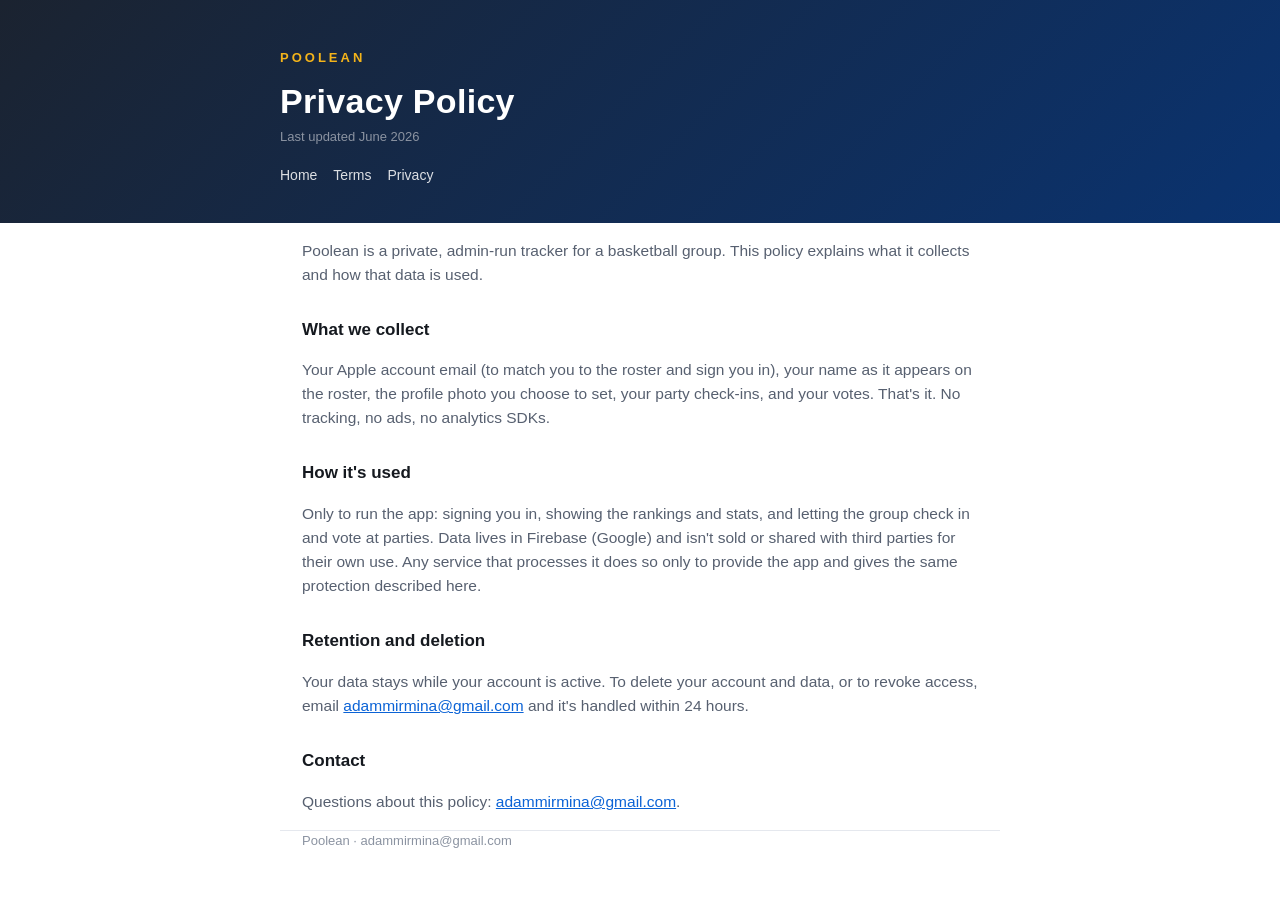
==== privacy.html @ 835ed88e "Poolean legal pages (privacy + terms)" ====
<!DOCTYPE html>
<html lang="en">
<head>
<meta charset="utf-8">
<meta name="viewport" content="width=device-width, initial-scale=1">
<title>Poolean — Privacy Policy</title>
<link rel="stylesheet" href="style.css">
</head>
<body>
<header>
  <div class="wrap">
    <div class="brand">POOLEAN</div>
    <h1>Privacy Policy</h1>
    <p class="updated">Last updated June 2026</p>
    <nav><a href="index.html">Home</a><a href="terms.html">Terms</a><a href="privacy.html">Privacy</a></nav>
  </div>
</header>
<main class="wrap">
  <p>Poolean is a private, admin-run tracker for a basketball group. This policy explains what it collects and how that data is used.</p>

  <h2>What we collect</h2>
  <p>Your Apple account email (to match you to the roster and sign you in), your name as it appears on the roster, the profile photo you choose to set, your party check-ins, and your votes. That's it. No tracking, no ads, no analytics SDKs.</p>

  <h2>How it's used</h2>
  <p>Only to run the app: signing you in, showing the rankings and stats, and letting the group check in and vote at parties. Data lives in Firebase (Google) and isn't sold or shared with third parties for their own use. Any service that processes it does so only to provide the app and gives the same protection described here.</p>

  <h2>Retention and deletion</h2>
  <p>Your data stays while your account is active. To delete your account and data, or to revoke access, email <a href="mailto:adammirmina@gmail.com">adammirmina@gmail.com</a> and it's handled within 24 hours.</p>

  <h2>Contact</h2>
  <p>Questions about this policy: <a href="mailto:adammirmina@gmail.com">adammirmina@gmail.com</a>.</p>
</main>
<footer class="wrap">Poolean · adammirmina@gmail.com</footer>
</body>
</html>
---- style.css ----
:root { --ink:#15191F; --ink2:#576070; --ink3:#8B93A1; --blue:#0B63D6; --gold:#F4B41A; --bg:#0A3370; --line:#E5E8EE; }
* { box-sizing:border-box; }
body { margin:0; font-family:-apple-system,BlinkMacSystemFont,"Segoe UI",Roboto,Helvetica,Arial,sans-serif; color:var(--ink); background:#fff; line-height:1.55; }
header { background:linear-gradient(135deg,#1B2330,#0A3370); color:#fff; padding:48px 22px 36px; }
.wrap { max-width:720px; margin:0 auto; padding:0 22px; }
header .wrap { padding:0; }
.brand { font-size:13px; letter-spacing:3px; color:var(--gold); font-weight:700; }
h1 { font-size:34px; line-height:1.15; margin:14px 0 6px; letter-spacing:0.3px; }
header p { color:rgba(255,255,255,0.6); margin:0; font-size:14px; }
main { padding:34px 0 60px; }
h2 { font-size:17px; margin:30px 0 6px; }
p, li { color:var(--ink2); font-size:15.5px; }
a { color:var(--blue); }
ul { padding-left:20px; }
.updated { color:var(--ink3); font-size:13px; margin-top:4px; }
nav { margin-top:18px; font-size:14px; }
nav a { color:rgba(255,255,255,0.85); margin-right:16px; text-decoration:none; }
footer { border-top:1px solid var(--line); padding:24px 0; color:var(--ink3); font-size:13px; }
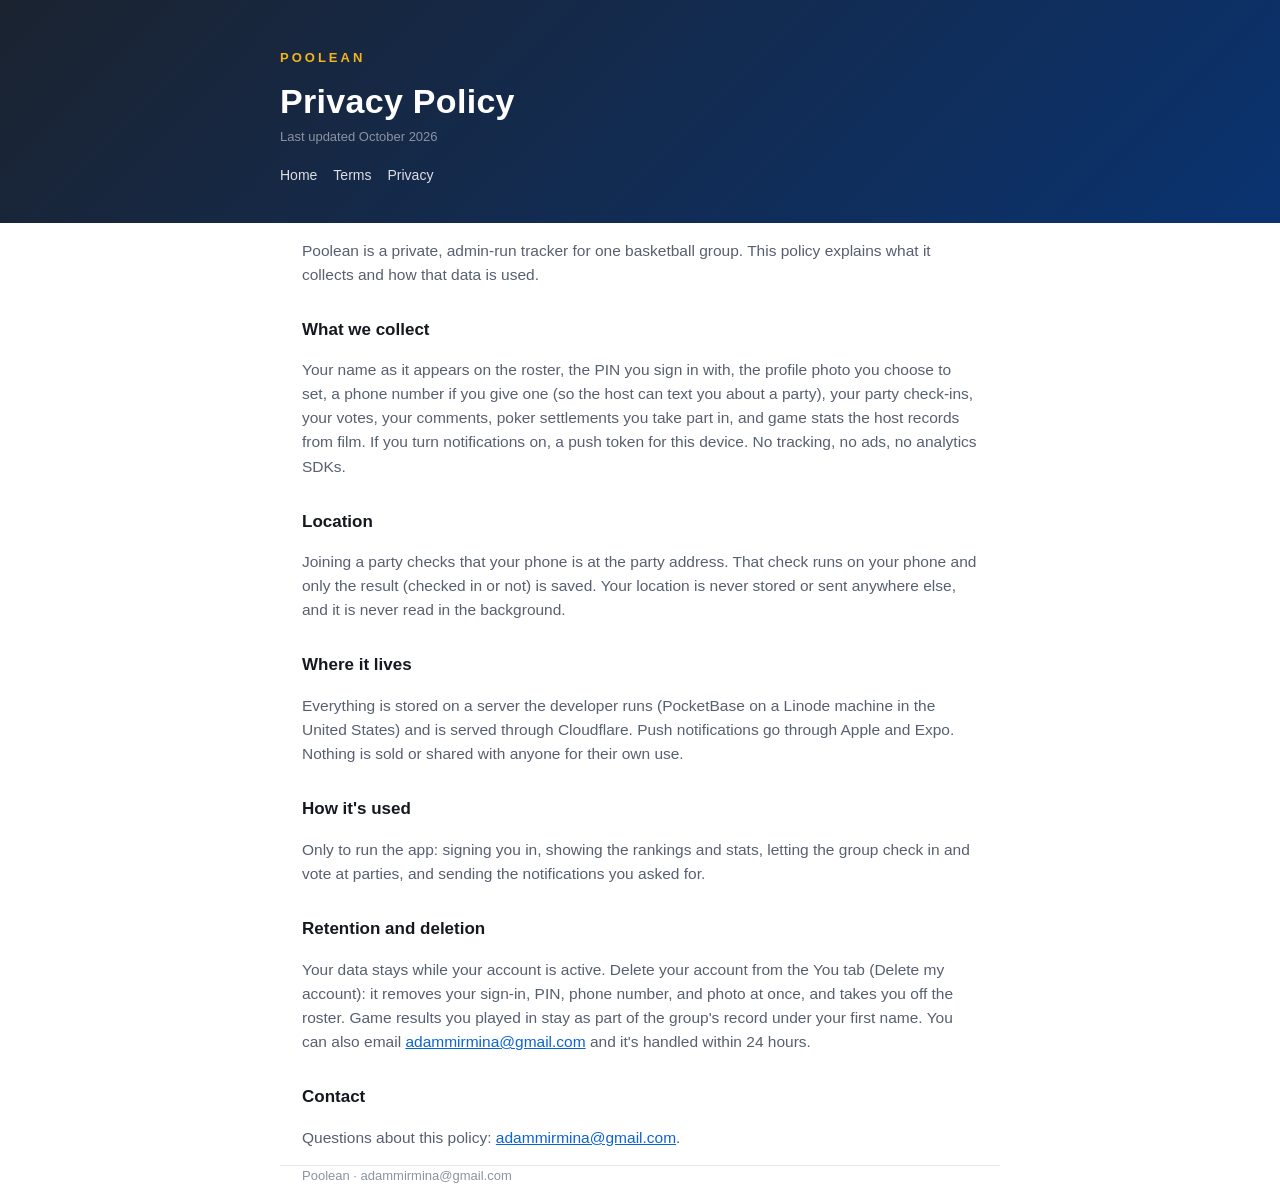
==== commit 69a4510a: "Legal pages: name and PIN sign-in, PocketBase hosting, location, comments, poker ledger, in-app dele" ====
--- a/privacy.html
+++ b/privacy.html
@@ -3,7 +3,7 @@
 <head>
 <meta charset="utf-8">
 <meta name="viewport" content="width=device-width, initial-scale=1">
-<title>Poolean — Privacy Policy</title>
+<title>Poolean: Privacy Policy</title>
 <link rel="stylesheet" href="style.css">
 </head>
 <body>
@@ -11,21 +11,27 @@
   <div class="wrap">
     <div class="brand">POOLEAN</div>
     <h1>Privacy Policy</h1>
-    <p class="updated">Last updated June 2026</p>
+    <p class="updated">Last updated October 2026</p>
     <nav><a href="index.html">Home</a><a href="terms.html">Terms</a><a href="privacy.html">Privacy</a></nav>
   </div>
 </header>
 <main class="wrap">
-  <p>Poolean is a private, admin-run tracker for a basketball group. This policy explains what it collects and how that data is used.</p>
+  <p>Poolean is a private, admin-run tracker for one basketball group. This policy explains what it collects and how that data is used.</p>
 
   <h2>What we collect</h2>
-  <p>Your Apple account email (to match you to the roster and sign you in), your name as it appears on the roster, the profile photo you choose to set, your party check-ins, and your votes. That's it. No tracking, no ads, no analytics SDKs.</p>
+  <p>Your name as it appears on the roster, the PIN you sign in with, the profile photo you choose to set, a phone number if you give one (so the host can text you about a party), your party check-ins, your votes, your comments, poker settlements you take part in, and game stats the host records from film. If you turn notifications on, a push token for this device. No tracking, no ads, no analytics SDKs.</p>
+
+  <h2>Location</h2>
+  <p>Joining a party checks that your phone is at the party address. That check runs on your phone and only the result (checked in or not) is saved. Your location is never stored or sent anywhere else, and it is never read in the background.</p>
+
+  <h2>Where it lives</h2>
+  <p>Everything is stored on a server the developer runs (PocketBase on a Linode machine in the United States) and is served through Cloudflare. Push notifications go through Apple and Expo. Nothing is sold or shared with anyone for their own use.</p>
 
   <h2>How it's used</h2>
-  <p>Only to run the app: signing you in, showing the rankings and stats, and letting the group check in and vote at parties. Data lives in Firebase (Google) and isn't sold or shared with third parties for their own use. Any service that processes it does so only to provide the app and gives the same protection described here.</p>
+  <p>Only to run the app: signing you in, showing the rankings and stats, letting the group check in and vote at parties, and sending the notifications you asked for.</p>
 
   <h2>Retention and deletion</h2>
-  <p>Your data stays while your account is active. To delete your account and data, or to revoke access, email <a href="mailto:adammirmina@gmail.com">adammirmina@gmail.com</a> and it's handled within 24 hours.</p>
+  <p>Your data stays while your account is active. Delete your account from the You tab (Delete my account): it removes your sign-in, PIN, phone number, and photo at once, and takes you off the roster. Game results you played in stay as part of the group's record under your first name. You can also email <a href="mailto:adammirmina@gmail.com">adammirmina@gmail.com</a> and it's handled within 24 hours.</p>
 
   <h2>Contact</h2>
   <p>Questions about this policy: <a href="mailto:adammirmina@gmail.com">adammirmina@gmail.com</a>.</p>
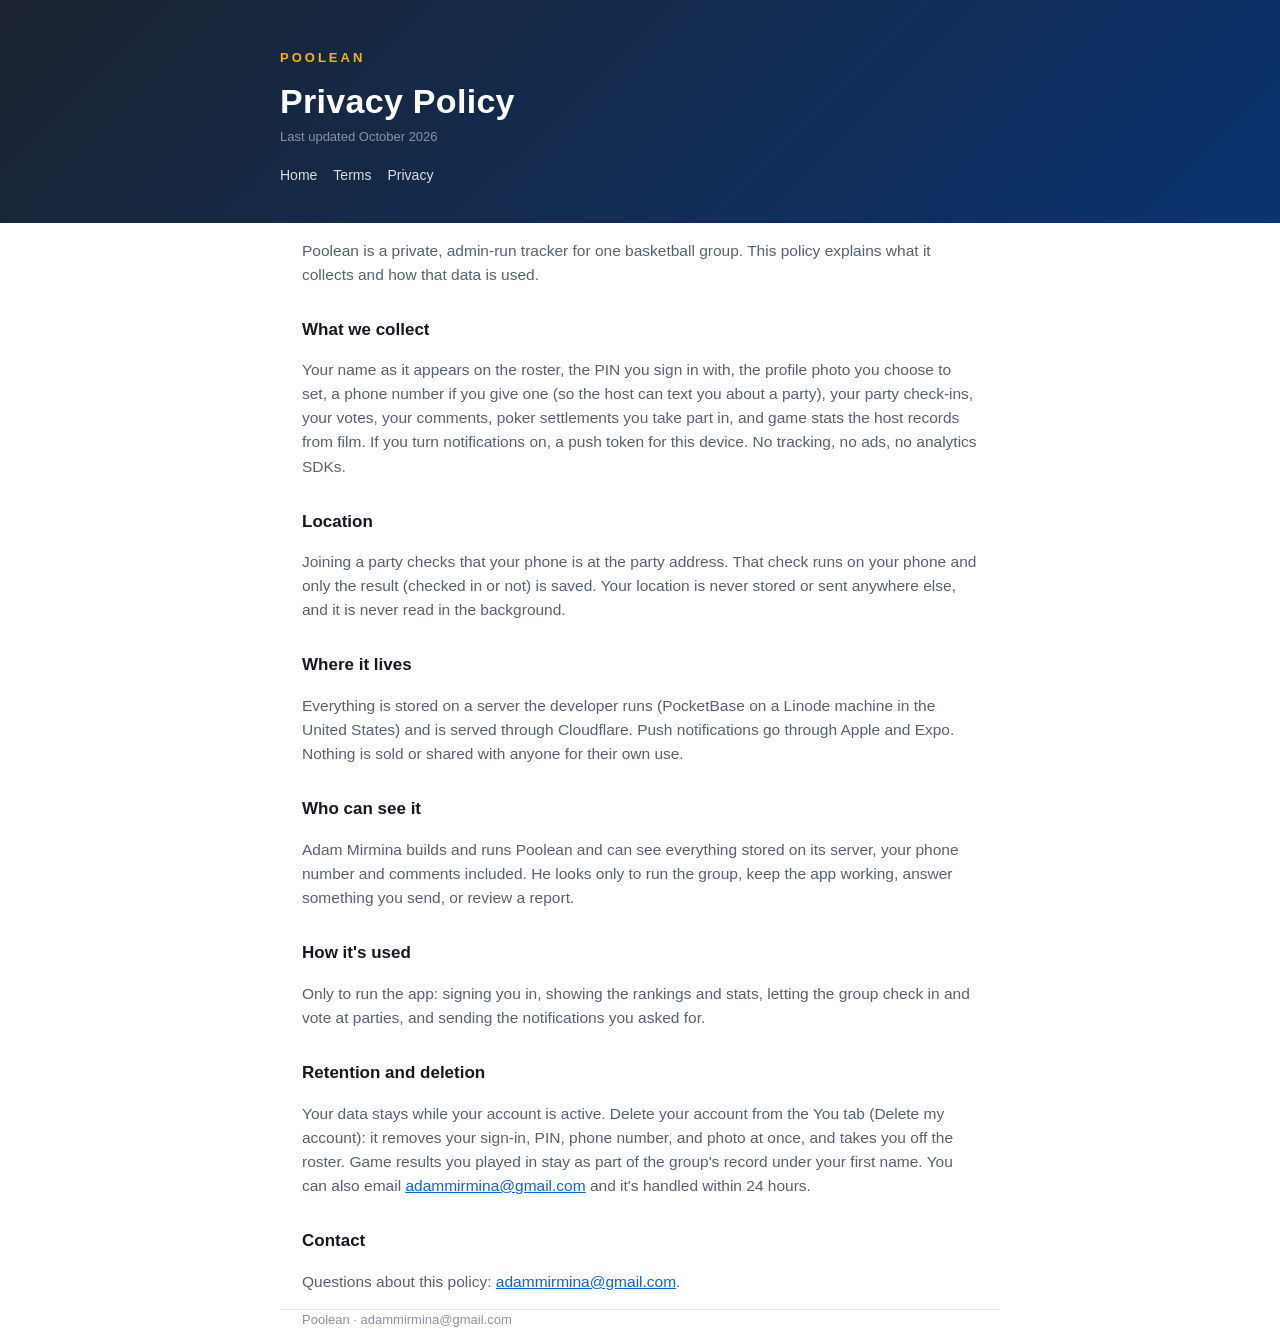
==== commit d72f9723: "Privacy policy says who can see the data" ====
--- a/privacy.html
+++ b/privacy.html
@@ -27,6 +27,9 @@
   <h2>Where it lives</h2>
   <p>Everything is stored on a server the developer runs (PocketBase on a Linode machine in the United States) and is served through Cloudflare. Push notifications go through Apple and Expo. Nothing is sold or shared with anyone for their own use.</p>
 
+  <h2>Who can see it</h2>
+  <p>Adam Mirmina builds and runs Poolean and can see everything stored on its server, your phone number and comments included. He looks only to run the group, keep the app working, answer something you send, or review a report.</p>
+
   <h2>How it's used</h2>
   <p>Only to run the app: signing you in, showing the rankings and stats, letting the group check in and vote at parties, and sending the notifications you asked for.</p>
 
